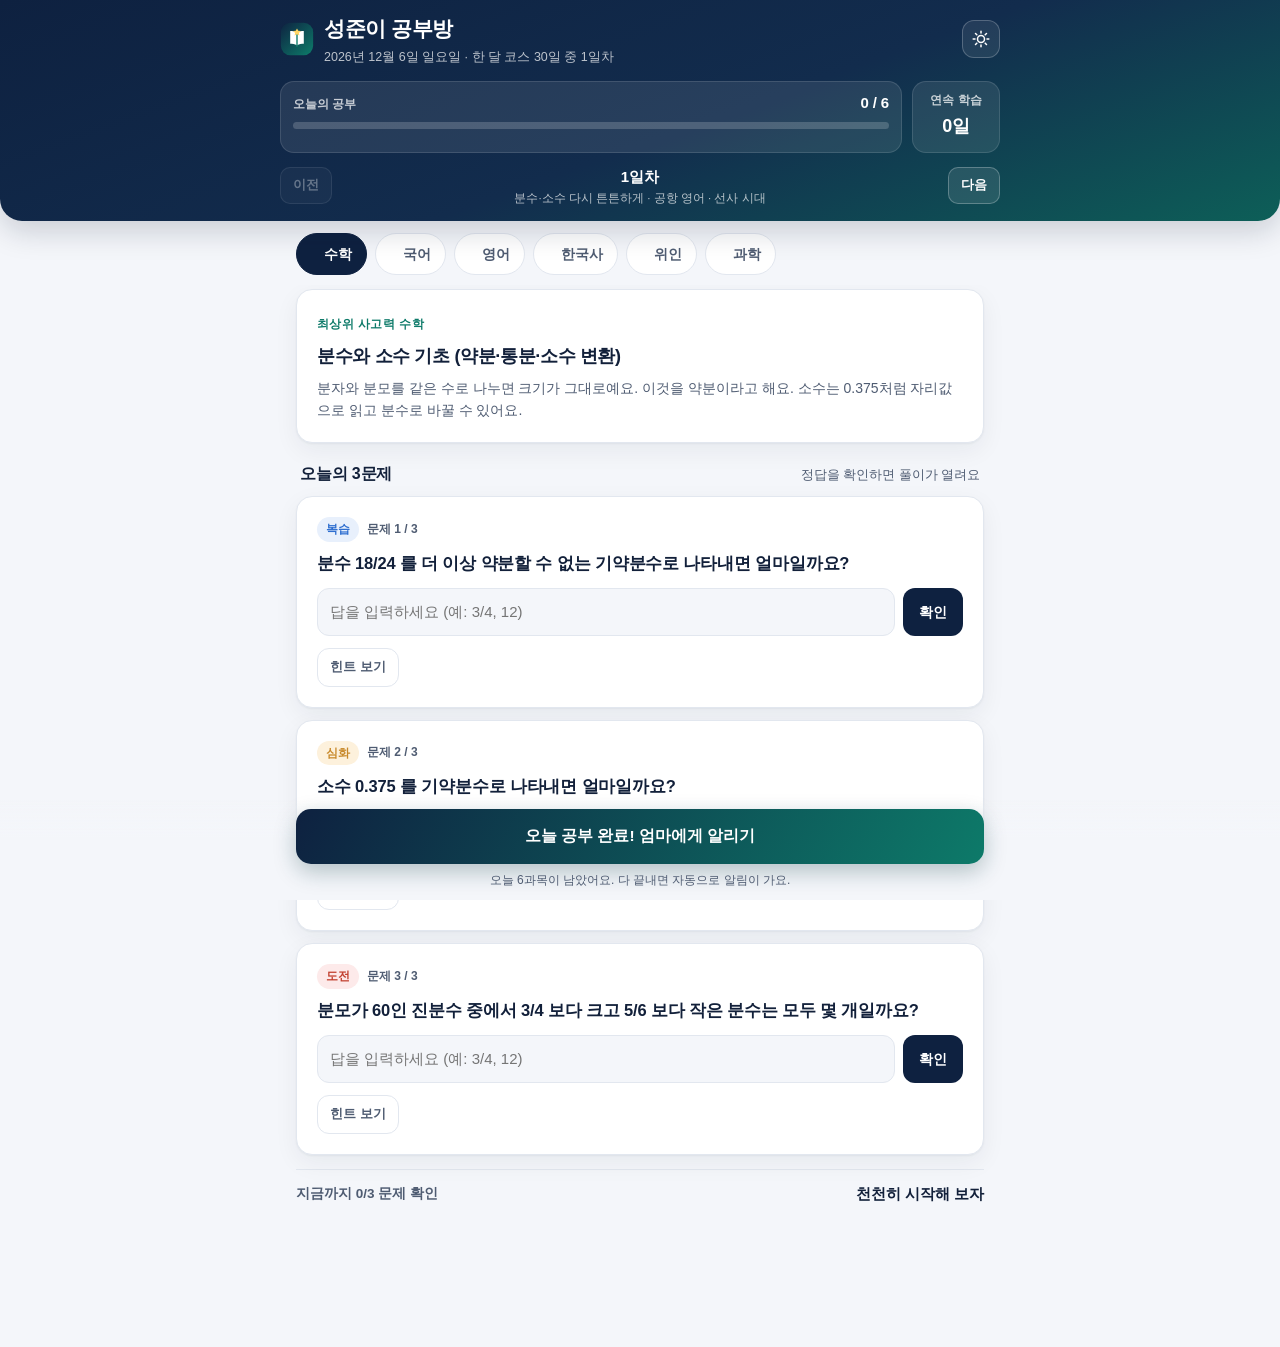
==== sj1122-room/index.html @ 27399e5a "새 주소(sj1122-room)로 이전하고 기존 주소는 빈 화면으로 정리 - 앱 파일 전체를 sj1122-room/ 하위 폴더로 이동 (상대경로 ./ 기준으로 정리) - manif" ====
<!DOCTYPE html>
<html lang="ko" data-theme="light">
<head>
<meta charset="utf-8">
<meta name="viewport" content="width=device-width, initial-scale=1, viewport-fit=cover">
<title>성준이 공부방</title>
<meta name="description" content="성준이의 겨울방학 한 달 공부방 - 수학, 국어, 영어, 한국사, 위인, 과학을 하루씩.">
<meta name="theme-color" content="#0e2140">
<link rel="manifest" href="./manifest.json">
<link rel="icon" href="./icon-192.png">
<link rel="apple-touch-icon" href="./apple-touch-icon.png">
<meta name="apple-mobile-web-app-capable" content="yes">
<meta name="mobile-web-app-capable" content="yes">
<meta name="apple-mobile-web-app-status-bar-style" content="default">
<meta name="apple-mobile-web-app-title" content="성준이 공부방">
<link rel="stylesheet" href="./styles.css">
</head>
<body>

<header class="top">
  <div class="top-row">
    <div class="brand">
      <span class="brand-mark" aria-hidden="true">
        <svg viewBox="0 0 40 40" width="34" height="34" fill="none">
          <rect x="1" y="1" width="38" height="38" rx="11" fill="#0e2140"/>
          <rect x="1" y="1" width="38" height="38" rx="11" fill="url(#g)"/>
          <path d="M20 12.5c-2.6-1.7-5.6-2-8-2v15c2.4 0 5.4.3 8 2 2.6-1.7 5.6-2 8-2v-15c-2.4 0-5.4.3-8 2Z" fill="#fff"/>
          <path d="M20 12.5v17" stroke="#0d7a69" stroke-width="1.6"/>
          <path d="M20 7.6l1.5 2.7 3 .4-2.2 2.1.5 3-2.8-1.5-2.8 1.5.5-3-2.2-2.1 3-.4L20 7.6Z" fill="#ffd666"/>
          <defs>
            <linearGradient id="g" x1="0" y1="0" x2="38" y2="38" gradientUnits="userSpaceOnUse">
              <stop stop-color="#0e2140"/><stop offset="1" stop-color="#0d7a69"/>
            </linearGradient>
          </defs>
        </svg>
      </span>
      <div class="brand-text">
        <h1>성준이 공부방</h1>
        <p id="todayText">—</p>
      </div>
    </div>
    <button id="themeBtn" class="icon-btn" aria-label="화면 밝기 바꾸기" title="화면 밝기 바꾸기">
      <svg viewBox="0 0 24 24" width="20" height="20" fill="none" stroke="currentColor" stroke-width="1.8" stroke-linecap="round">
        <circle cx="12" cy="12" r="4.2"/>
        <path d="M12 2.6v2.2M12 19.2v2.2M2.6 12h2.2M19.2 12h2.2M5.4 5.4l1.6 1.6M17 17l1.6 1.6M18.6 5.4L17 7M7 17l-1.6 1.6"/>
      </svg>
    </button>
  </div>

  <div class="stats">
    <div class="stat">
      <div class="stat-head">
        <span class="stat-label">오늘의 공부</span>
        <strong id="progText">0 / 6</strong>
      </div>
      <div class="bar" role="progressbar" aria-label="오늘의 공부 진행률" aria-valuemin="0" aria-valuemax="6" aria-valuenow="0">
        <i id="progBar"></i>
      </div>
    </div>
    <div class="stat stat-streak">
      <span class="stat-label">연속 학습</span>
      <strong id="streakText">0일</strong>
    </div>
  </div>

  <div class="dayswitch">
    <button id="prevDay" class="day-btn" aria-label="이전 일차">이전</button>
    <div class="day-current">
      <span id="dayNum">1일차</span>
      <span id="dayTheme" class="day-theme">—</span>
    </div>
    <button id="nextDay" class="day-btn" aria-label="다음 일차">다음</button>
  </div>
</header>

<nav id="tabs" class="tabs" aria-label="과목 선택"></nav>

<main id="view" class="view"></main>

<div class="actionbar">
  <button id="notifyBtn" class="notify-btn">오늘 공부 완료! 엄마에게 알리기</button>
  <p id="notifyHint" class="notify-hint">한 달 동안 하루도 빠지지 않고 이어가 보자.</p>
</div>

<div id="toast" class="toast" role="status" aria-live="polite"></div>

<script src="./data/day01.js"></script>
<script src="./data/day02.js"></script>
<script src="./data/day03.js"></script>
<script src="./data/day04.js"></script>
<script src="./data/day05.js"></script>
<script src="./data/day06.js"></script>
<script src="./data/day07.js"></script>
<script src="./data/day08.js"></script>
<script src="./data/day09.js"></script>
<script src="./data/day10.js"></script>
<script src="./data/day11.js"></script>
<script src="./data/day12.js"></script>
<script src="./data/day13.js"></script>
<script src="./data/day14.js"></script>
<script src="./data/day15.js"></script>
<script src="./data/day16.js"></script>
<script src="./data/day17.js"></script>
<script src="./data/day18.js"></script>
<script src="./data/day19.js"></script>
<script src="./data/day20.js"></script>
<script src="./data/day21.js"></script>
<script src="./data/day22.js"></script>
<script src="./data/day23.js"></script>
<script src="./data/day24.js"></script>
<script src="./data/day25.js"></script>
<script src="./data/day26.js"></script>
<script src="./data/day27.js"></script>
<script src="./data/day28.js"></script>
<script src="./data/day29.js"></script>
<script src="./data/day30.js"></script>
<script src="./app.js"></script>
</body>
</html>
---- sj1122-room/styles.css ----
:root {
  --navy: #0e2140;
  --navy-2: #16294c;
  --ink: #12203a;
  --ink-soft: #4f5c72;
  --emerald: #0d7a69;
  --emerald-soft: #e6f4f1;
  --blue: #2f6fd0;
  --blue-soft: #e8f0fc;
  --gold: #c8892a;
  --line: #e2e7ef;
  --bg: #f4f6fa;
  --card: #ffffff;
  --shadow: 0 1px 2px rgba(16, 32, 58, .05), 0 8px 24px rgba(16, 32, 58, .06);
  --radius: 16px;
  --ok: #0d7a69;
  --warn: #c2402f;
}

html[data-theme="dark"] {
  --navy: #0a1526;
  --navy-2: #0f1e35;
  --ink: #e8eef7;
  --ink-soft: #a2b0c6;
  --emerald: #4fc3ae;
  --emerald-soft: #12312c;
  --blue: #7aa9f0;
  --blue-soft: #14243c;
  --gold: #e0b056;
  --line: #22314a;
  --bg: #0b1220;
  --card: #111c2e;
  --shadow: 0 1px 2px rgba(0, 0, 0, .3), 0 8px 24px rgba(0, 0, 0, .25);
  --ok: #4fc3ae;
  --warn: #f08a7a;
}

* { box-sizing: border-box; -webkit-tap-highlight-color: transparent; }

html, body { margin: 0; padding: 0; }

body {
  background: var(--bg);
  color: var(--ink);
  font-family: -apple-system, BlinkMacSystemFont, "Apple SD Gothic Neo", "Malgun Gothic", "Segoe UI", Roboto, "Noto Sans KR", sans-serif;
  font-size: 16px;
  line-height: 1.6;
  -webkit-text-size-adjust: 100%;
  padding-bottom: calc(120px + env(safe-area-inset-bottom));
  overflow-wrap: anywhere;
}

/* ---------- header ---------- */
.top {
  position: relative;
  z-index: 20;
  background: linear-gradient(160deg, var(--navy) 0%, #122c4d 55%, #0d5f58 100%);
  color: #fff;
  padding: calc(12px + env(safe-area-inset-top)) 16px 14px;
  border-radius: 0 0 22px 22px;
  box-shadow: 0 10px 30px rgba(10, 24, 46, .18);
}

.top-row { display: flex; align-items: center; justify-content: space-between; gap: 12px; }
.top-row, .stats, .dayswitch { width: 100%; max-width: 720px; margin-left: auto; margin-right: auto; }
.brand { display: flex; align-items: center; gap: 10px; min-width: 0; }
.brand-mark { display: inline-flex; flex: none; }
.brand-text h1 { margin: 0; font-size: 19px; font-weight: 800; letter-spacing: -.02em; }
.brand-text p { margin: 1px 0 0; font-size: 12.5px; color: rgba(255, 255, 255, .72); }

.icon-btn {
  flex: none;
  width: 38px; height: 38px;
  display: grid; place-items: center;
  border-radius: 12px;
  border: 1px solid rgba(255, 255, 255, .22);
  background: rgba(255, 255, 255, .08);
  color: #fff;
  cursor: pointer;
}
.icon-btn:active { background: rgba(255, 255, 255, .18); }

.stats { display: flex; gap: 10px; margin-top: 14px; align-items: stretch; }
.stat {
  flex: 1 1 auto;
  background: rgba(255, 255, 255, .09);
  border: 1px solid rgba(255, 255, 255, .12);
  border-radius: 14px;
  padding: 9px 12px 11px;
}
.stat-head { display: flex; align-items: baseline; justify-content: space-between; gap: 8px; }
.stat-label { font-size: 12px; color: rgba(255, 255, 255, .75); font-weight: 600; }
.stat strong { font-size: 15px; font-weight: 800; letter-spacing: -.01em; }
.stat-streak { flex: 0 0 88px; display: flex; flex-direction: column; justify-content: center; text-align: center; }
.stat-streak strong { font-size: 18px; margin-top: 2px; }

.bar { margin-top: 7px; height: 7px; border-radius: 99px; background: rgba(255, 255, 255, .18); overflow: hidden; }
.bar i { display: block; height: 100%; width: 0; border-radius: 99px; background: linear-gradient(90deg, #7ee0c9, #ffd666); transition: width .35s ease; }

.dayswitch { display: flex; align-items: center; gap: 8px; margin-top: 12px; }
.day-btn {
  flex: none;
  border: 1px solid rgba(255, 255, 255, .25);
  background: rgba(255, 255, 255, .1);
  color: #fff;
  font: inherit; font-size: 13px; font-weight: 700;
  padding: 7px 12px; border-radius: 10px; cursor: pointer;
}
.day-btn:disabled { opacity: .35; }
.day-current { flex: 1 1 auto; min-width: 0; text-align: center; }
.day-current #dayNum { display: block; font-size: 15px; font-weight: 800; }
.day-current .day-theme {
  display: block; font-size: 11.5px; color: rgba(255, 255, 255, .7);
  white-space: nowrap; overflow: hidden; text-overflow: ellipsis;
}

/* ---------- tabs ---------- */
.tabs {
  position: sticky; top: 0; z-index: 15;
  display: flex; gap: 8px;
  padding: 12px 16px 10px;
  max-width: 720px;
  margin: 0 auto;
  overflow-x: auto;
  background: var(--bg);
  scrollbar-width: none;
}
.tabs::-webkit-scrollbar { display: none; }
.tab {
  flex: none;
  display: inline-flex; align-items: center; gap: 6px;
  padding: 9px 14px;
  border-radius: 99px;
  border: 1px solid var(--line);
  background: var(--card);
  color: var(--ink-soft);
  font: inherit; font-size: 14px; font-weight: 700;
  cursor: pointer;
  white-space: nowrap;
}
.tab[aria-selected="true"] {
  background: var(--navy);
  border-color: var(--navy);
  color: #fff;
}
html[data-theme="dark"] .tab[aria-selected="true"] { background: var(--emerald); border-color: var(--emerald); color: #05221d; }
.tab .dot {
  width: 7px; height: 7px; border-radius: 99px;
  background: var(--emerald);
  opacity: 0;
}
.tab.done .dot { opacity: 1; }
.tab[aria-selected="true"] .dot { background: #ffd666; }
.tab .count { font-size: 11px; opacity: .75; font-weight: 700; }

/* ---------- cards ---------- */
.view { padding: 4px 16px 8px; max-width: 720px; margin: 0 auto; }

.card {
  background: var(--card);
  border: 1px solid var(--line);
  border-radius: var(--radius);
  box-shadow: var(--shadow);
  padding: 16px;
  margin-bottom: 12px;
}

.eyebrow {
  display: inline-flex; align-items: center; gap: 6px;
  font-size: 11.5px; font-weight: 800; letter-spacing: .04em;
  color: var(--emerald);
  text-transform: uppercase;
}
.topic-title { margin: 6px 0 4px; font-size: 18px; font-weight: 800; letter-spacing: -.02em; }
.lead { margin: 6px 0 0; color: var(--ink-soft); font-size: 14px; }

.section-head { display: flex; align-items: baseline; justify-content: space-between; gap: 10px; margin: 18px 4px 10px; }
.section-head h2 { margin: 0; font-size: 16px; font-weight: 800; letter-spacing: -.01em; }
.section-head span { font-size: 12.5px; color: var(--ink-soft); }

/* problem */
.problem { position: relative; }
.problem .p-head { display: flex; align-items: center; gap: 8px; margin-bottom: 8px; }
.level {
  font-size: 11.5px; font-weight: 800;
  padding: 3px 9px; border-radius: 99px;
  background: var(--blue-soft); color: var(--blue);
}
.level.심화 { background: #fdf1dc; color: var(--gold); }
.level.도전 { background: #fdeaea; color: var(--warn); }
html[data-theme="dark"] .level.심화 { background: #33281a; }
html[data-theme="dark"] .level.도전 { background: #37201d; }
.p-num { font-size: 12px; color: var(--ink-soft); font-weight: 700; }
.q { margin: 0 0 12px; font-size: 15.5px; font-weight: 600; letter-spacing: -.01em; }

.answer-row { display: flex; gap: 8px; }
.answer-row input {
  flex: 1 1 auto; min-width: 0;
  font: inherit; font-size: 15px;
  padding: 11px 12px;
  border-radius: 12px;
  border: 1.5px solid var(--line);
  background: var(--bg);
  color: var(--ink);
}
.answer-row input:focus { outline: none; border-color: var(--blue); background: var(--card); }
.btn {
  font: inherit; font-size: 14px; font-weight: 800;
  padding: 11px 15px;
  border-radius: 12px;
  border: 1px solid transparent;
  background: var(--navy);
  color: #fff;
  cursor: pointer;
  flex: none;
}
html[data-theme="dark"] .btn { background: var(--emerald); color: #05221d; }
.btn:active { transform: translateY(1px); }
.btn.ghost { background: transparent; border-color: var(--line); color: var(--ink-soft); }
.btn.small { padding: 8px 12px; font-size: 13px; }

.verdict { margin-top: 10px; font-size: 14px; font-weight: 800; }
.verdict.ok { color: var(--ok); }
.verdict.no { color: var(--warn); }
.solution {
  margin-top: 10px;
  padding: 12px 13px;
  border-radius: 12px;
  background: var(--emerald-soft);
  font-size: 14px;
  color: var(--ink);
}
html[data-theme="dark"] .solution { color: var(--ink); }
.solution b { display: block; font-size: 12px; letter-spacing: .03em; color: var(--emerald); margin-bottom: 4px; }
.hint-box {
  margin-top: 10px;
  padding: 11px 13px;
  border-radius: 12px;
  border: 1px dashed var(--line);
  background: var(--bg);
  font-size: 14px;
  color: var(--ink-soft);
}

/* english */
.sentence {
  display: flex; gap: 10px; align-items: flex-start;
  padding: 11px 0;
  border-top: 1px solid var(--line);
}
.sentence:first-of-type { border-top: none; }
.sentence .num {
  flex: none; width: 22px; height: 22px; margin-top: 2px;
  border-radius: 7px; background: var(--blue-soft); color: var(--blue);
  font-size: 11.5px; font-weight: 800; display: grid; place-items: center;
}
.sentence .body { flex: 1 1 auto; min-width: 0; }
.sentence .en { font-size: 15px; font-weight: 600; letter-spacing: -.005em; }
.sentence .ko { margin-top: 4px; font-size: 13.5px; color: var(--ink-soft); display: none; }
.sentence.open .ko { display: block; }
.sentence .tools { display: flex; gap: 6px; flex: none; }
.mini {
  border: 1px solid var(--line); background: var(--card); color: var(--ink-soft);
  border-radius: 9px; padding: 6px 9px; font: inherit; font-size: 12px; font-weight: 700; cursor: pointer;
}
.mini.on { background: var(--navy); color: #fff; border-color: var(--navy); }
html[data-theme="dark"] .mini.on { background: var(--emerald); color: #05221d; border-color: var(--emerald); }

.news-title { margin: 2px 0 0; font-size: 18px; font-weight: 800; letter-spacing: -.02em; line-height: 1.35; }
.news-meta { margin: 4px 0 10px; font-size: 12px; color: var(--ink-soft); font-weight: 600; letter-spacing: .04em; text-transform: uppercase; }

.words { display: flex; flex-wrap: wrap; gap: 7px; margin-top: 12px; }
.word {
  display: inline-flex; align-items: baseline; gap: 6px;
  padding: 6px 10px; border-radius: 99px;
  background: var(--blue-soft); font-size: 13px;
}
.word b { font-weight: 800; color: var(--blue); }
.word span { color: var(--ink-soft); }

/* quiz */
.quiz-q { margin-top: 14px; }
.quiz-q:first-child { margin-top: 4px; }
.quiz-prompt { font-size: 14.5px; font-weight: 700; margin: 0 0 8px; }
.choices { display: grid; gap: 7px; }
.choice {
  display: flex; align-items: flex-start; gap: 9px;
  text-align: left;
  padding: 10px 12px;
  border-radius: 11px;
  border: 1.5px solid var(--line);
  background: var(--card);
  color: var(--ink);
  font: inherit; font-size: 14px;
  cursor: pointer;
}
.choice .mark {
  flex: none; width: 19px; height: 19px; margin-top: 1px;
  border-radius: 99px; border: 1.5px solid var(--line);
  font-size: 11px; font-weight: 800; display: grid; place-items: center; color: var(--ink-soft);
}
.choice.correct { border-color: var(--ok); background: var(--emerald-soft); }
.choice.correct .mark { background: var(--ok); border-color: var(--ok); color: #fff; }
.choice.wrong { border-color: var(--warn); background: #fdeceb; }
.choice.wrong .mark { background: var(--warn); border-color: var(--warn); color: #fff; }
html[data-theme="dark"] .choice.wrong { background: #37201d; }
.choice:disabled { cursor: default; }
.explain {
  margin-top: 9px; padding: 10px 12px; border-radius: 11px;
  background: var(--bg); font-size: 13.5px; color: var(--ink-soft);
}
.explain b { color: var(--emerald); }

/* history links */
.links { display: flex; gap: 8px; flex-wrap: wrap; margin-top: 12px; }
.link-btn {
  display: inline-flex; align-items: center; gap: 7px;
  text-decoration: none;
  padding: 10px 13px; border-radius: 12px;
  border: 1px solid var(--line);
  background: var(--card); color: var(--ink);
  font-size: 13.5px; font-weight: 700;
}
.link-btn.primary { background: var(--emerald); border-color: var(--emerald); color: #fff; }
html[data-theme="dark"] .link-btn.primary { color: #05221d; }
.points { margin: 12px 0 0; padding-left: 18px; }
.points li { margin: 6px 0; font-size: 14px; color: var(--ink-soft); }

.score-row { display: flex; align-items: center; justify-content: space-between; gap: 10px; margin-top: 14px; padding-top: 12px; border-top: 1px solid var(--line); font-size: 13.5px; color: var(--ink-soft); font-weight: 700; }
.score-row b { color: var(--ink); font-size: 15px; }

/* person / science */
.person-head { display: flex; align-items: center; gap: 12px; }
.person-badge {
  flex: none; width: 52px; height: 52px; border-radius: 16px;
  display: grid; place-items: center;
  background: linear-gradient(150deg, var(--navy), var(--emerald));
  color: #fff; font-size: 20px; font-weight: 800;
}
.person-name { margin: 0; font-size: 19px; font-weight: 800; letter-spacing: -.02em; }
.person-meta { margin: 2px 0 0; font-size: 12.5px; color: var(--ink-soft); font-weight: 600; }
.facts { margin: 14px 0 0; padding-left: 18px; }
.facts li { margin: 7px 0; font-size: 14px; }
.body-text { margin: 12px 0 0; font-size: 14.5px; line-height: 1.75; white-space: pre-line; }
.verse-line { margin: 0 0 10px; font-size: 15px; line-height: 1.95; letter-spacing: -.005em; white-space: pre-line; }
.verse-line:first-of-type { margin-top: 12px; }
.verse-line:last-of-type { margin-bottom: 2px; }

.done-flag {
  display: inline-flex; align-items: center; gap: 6px;
  margin-top: 14px;
  font-size: 12.5px; font-weight: 800; color: var(--ok);
}

/* action bar */
.actionbar {
  position: fixed; left: 0; right: 0; bottom: 0; z-index: 30;
  padding: 10px 16px calc(10px + env(safe-area-inset-bottom));
  background: linear-gradient(to top, var(--bg) 62%, rgba(0, 0, 0, 0));
}
.notify-btn {
  width: 100%; max-width: 688px; margin: 0 auto; display: block;
  padding: 15px 16px;
  border: none; border-radius: 15px;
  background: linear-gradient(120deg, #0e2140, #0d7a69);
  color: #fff; font: inherit; font-size: 15.5px; font-weight: 800;
  box-shadow: 0 8px 22px rgba(13, 60, 70, .28);
  cursor: pointer;
}
.notify-btn:active { transform: translateY(1px); }
.notify-btn.sent { background: linear-gradient(120deg, #0d7a69, #12876f); }
.notify-hint { max-width: 688px; margin: 7px auto 0; text-align: center; font-size: 12px; color: var(--ink-soft); }

.toast {
  position: fixed; left: 50%; bottom: calc(120px + env(safe-area-inset-bottom));
  transform: translate(-50%, 12px);
  background: #12203a; color: #fff;
  padding: 11px 16px; border-radius: 12px;
  font-size: 13.5px; font-weight: 700;
  box-shadow: 0 10px 26px rgba(0, 0, 0, .25);
  opacity: 0; pointer-events: none;
  transition: opacity .22s ease, transform .22s ease;
  max-width: calc(100vw - 40px);
  text-align: center;
  z-index: 60;
}
.toast.show { opacity: 1; transform: translate(-50%, 0); }

@media (min-width: 600px) {
  .brand-text h1 { font-size: 21px; }
  .card { padding: 20px; }
  .q { font-size: 16.5px; }
}
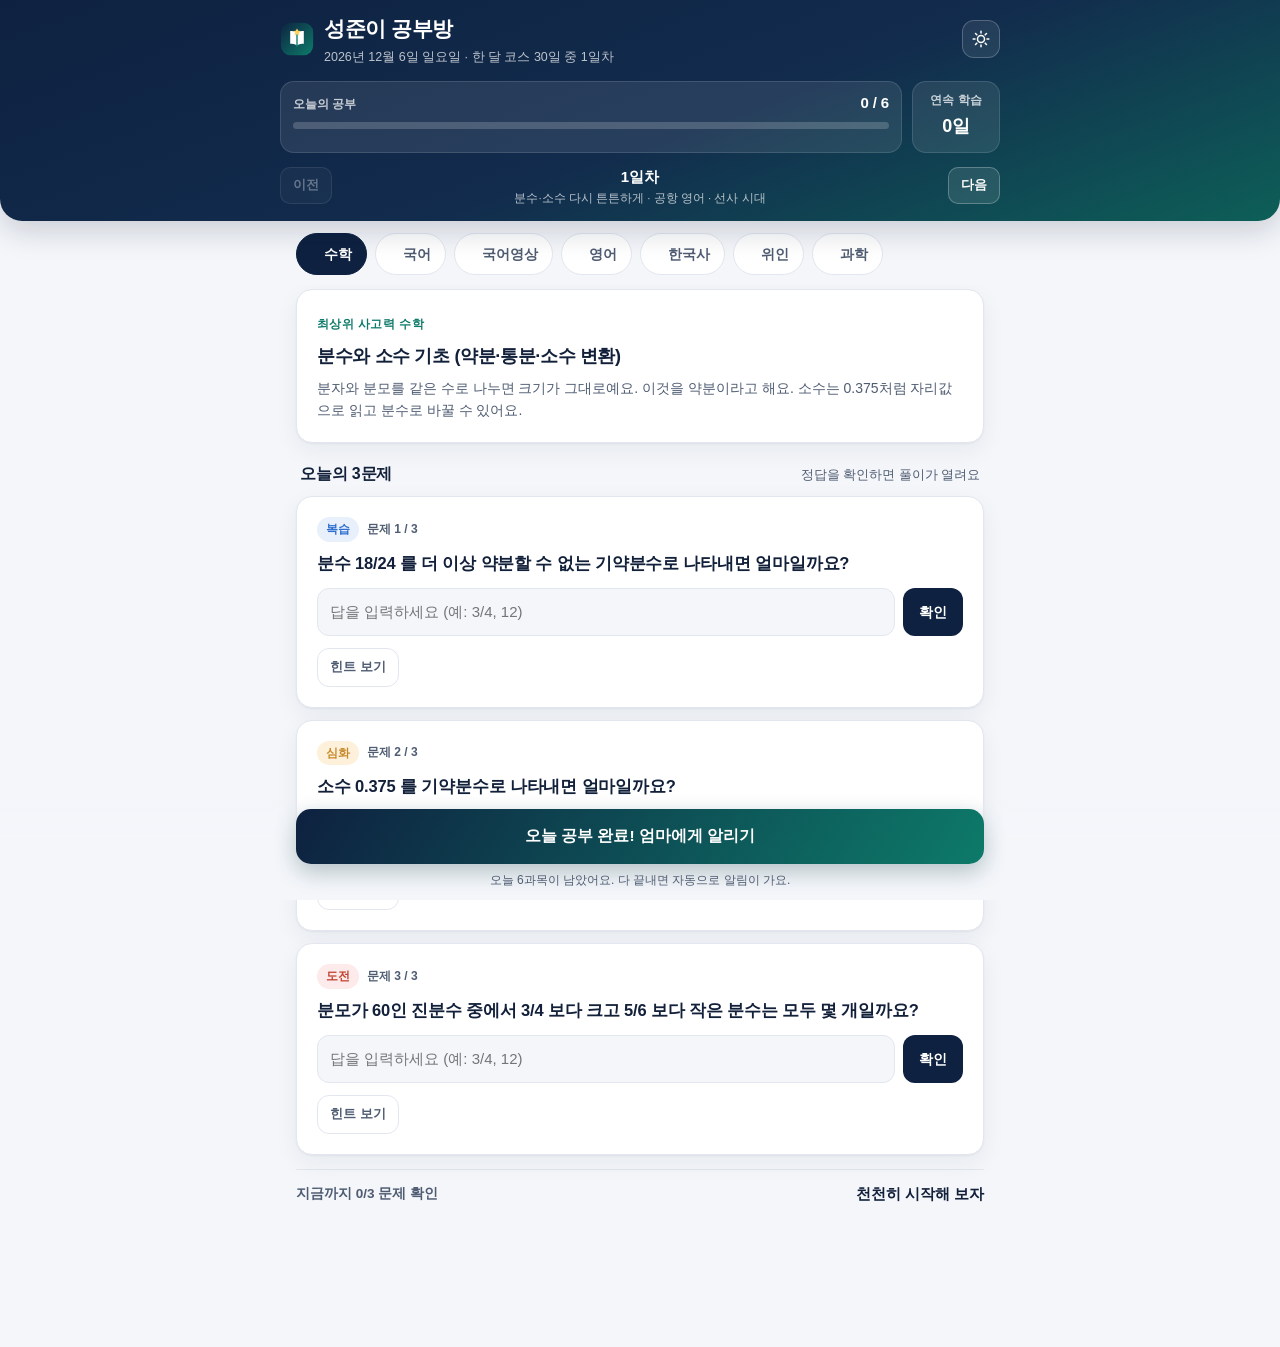
==== commit 3367e161: "국어영상 탭 신설: 김주혜 국어 쇼츠를 하루 1편 보기 - data/shorts.js: 채널(@kimjuhea0418) 쇼츠 311편 실제 목록(최신순, 첫 편은 보내주신 ovQE" ====
--- a/sj1122-room/index.html
+++ b/sj1122-room/index.html
@@ -114,6 +114,7 @@
 <script src="./data/day28.js"></script>
 <script src="./data/day29.js"></script>
 <script src="./data/day30.js"></script>
+<script src="./data/shorts.js"></script>
 <script src="./app.js"></script>
 </body>
 </html>
--- a/sj1122-room/styles.css
+++ b/sj1122-room/styles.css
@@ -352,6 +352,74 @@
   font-size: 12.5px; font-weight: 800; color: var(--ok);
 }
 
+/* ---------- 김주혜 국어 쇼츠 (하루 1편) ---------- */
+.shorts-card { padding-bottom: 18px; }
+.shorts-head { display: flex; align-items: baseline; justify-content: space-between; gap: 10px; }
+.shorts-count { flex: none; font-size: 12px; font-weight: 800; color: var(--ink-soft); }
+.shorts-title { margin: 8px 0 0; font-size: 17px; font-weight: 800; letter-spacing: -.02em; line-height: 1.4; }
+.shorts-kicker { margin: 4px 0 0; font-size: 12.5px; font-weight: 700; color: var(--emerald); }
+
+.shorts-frame {
+  position: relative;
+  margin: 14px auto 0;
+  width: min(100%, 330px);
+  aspect-ratio: 9 / 16;
+  border-radius: 18px;
+  overflow: hidden;
+  background: #0b1220;
+  box-shadow: 0 10px 26px rgba(10, 24, 46, .22);
+  cursor: pointer;
+  -webkit-tap-highlight-color: transparent;
+}
+.shorts-frame:active { transform: scale(.995); }
+.shorts-frame img { position: absolute; inset: 0; width: 100%; height: 100%; object-fit: cover; }
+.shorts-frame iframe { position: absolute; inset: 0; width: 100%; height: 100%; border: 0; }
+.shorts-frame.is-playing { cursor: default; }
+.shorts-frame.is-playing:active { transform: none; }
+.shorts-play {
+  position: absolute; left: 50%; top: 50%; transform: translate(-50%, -50%);
+  width: 60px; height: 60px; border-radius: 99px;
+  display: grid; place-items: center;
+  background: rgba(226, 44, 44, .94); color: #fff;
+  box-shadow: 0 8px 20px rgba(0, 0, 0, .38);
+  padding-left: 3px;
+}
+.shorts-tag {
+  position: absolute; left: 10px; top: 10px;
+  font-size: 10.5px; font-weight: 800; letter-spacing: .06em;
+  padding: 3px 8px; border-radius: 99px;
+  background: rgba(0, 0, 0, .58); color: #fff;
+}
+
+.shorts-actions { display: flex; gap: 8px; margin-top: 14px; }
+.shorts-actions .btn, .shorts-actions .link-btn { flex: 1 1 0; justify-content: center; min-width: 0; padding-left: 10px; padding-right: 10px; }
+.btn.done-btn { background: var(--emerald); }
+html[data-theme="dark"] .btn.done-btn { color: #05221d; }
+.btn[disabled] { opacity: .6; cursor: default; }
+
+.shorts-meta { display: flex; align-items: center; justify-content: space-between; gap: 8px; margin-top: 14px; font-size: 12.5px; color: var(--ink-soft); font-weight: 700; }
+.shorts-bar { margin-top: 7px; height: 6px; border-radius: 99px; background: var(--line); overflow: hidden; }
+.shorts-bar i { display: block; height: 100%; width: 0; border-radius: 99px; transition: width .35s ease; }
+
+.shorts-rows { padding-top: 6px; padding-bottom: 6px; }
+.shorts-row {
+  display: flex; align-items: center; gap: 10px; width: 100%;
+  padding: 9px 0; text-align: left;
+  border: 0; border-top: 1px solid var(--line);
+  background: transparent; color: var(--ink); font: inherit; cursor: pointer;
+}
+.shorts-row:first-child { border-top: none; }
+.shorts-row img { flex: none; width: 44px; height: 59px; object-fit: cover; border-radius: 9px; background: #0b1220; }
+.shorts-row .r-num { flex: none; width: 24px; text-align: center; font-size: 11.5px; font-weight: 800; color: var(--ink-soft); }
+.shorts-row .r-body { flex: 1 1 auto; min-width: 0; }
+.shorts-row .r-title { display: -webkit-box; -webkit-line-clamp: 2; -webkit-box-orient: vertical; overflow: hidden; font-size: 13.5px; font-weight: 700; line-height: 1.4; }
+.shorts-row .r-date { display: block; margin-top: 2px; font-size: 11.5px; color: var(--ink-soft); }
+.shorts-note { margin: 12px 2px 4px; font-size: 12px; color: var(--ink-soft); }
+
+@media (min-width: 600px) {
+  .shorts-frame { width: 330px; }
+}
+
 /* action bar */
 .actionbar {
   position: fixed; left: 0; right: 0; bottom: 0; z-index: 30;
